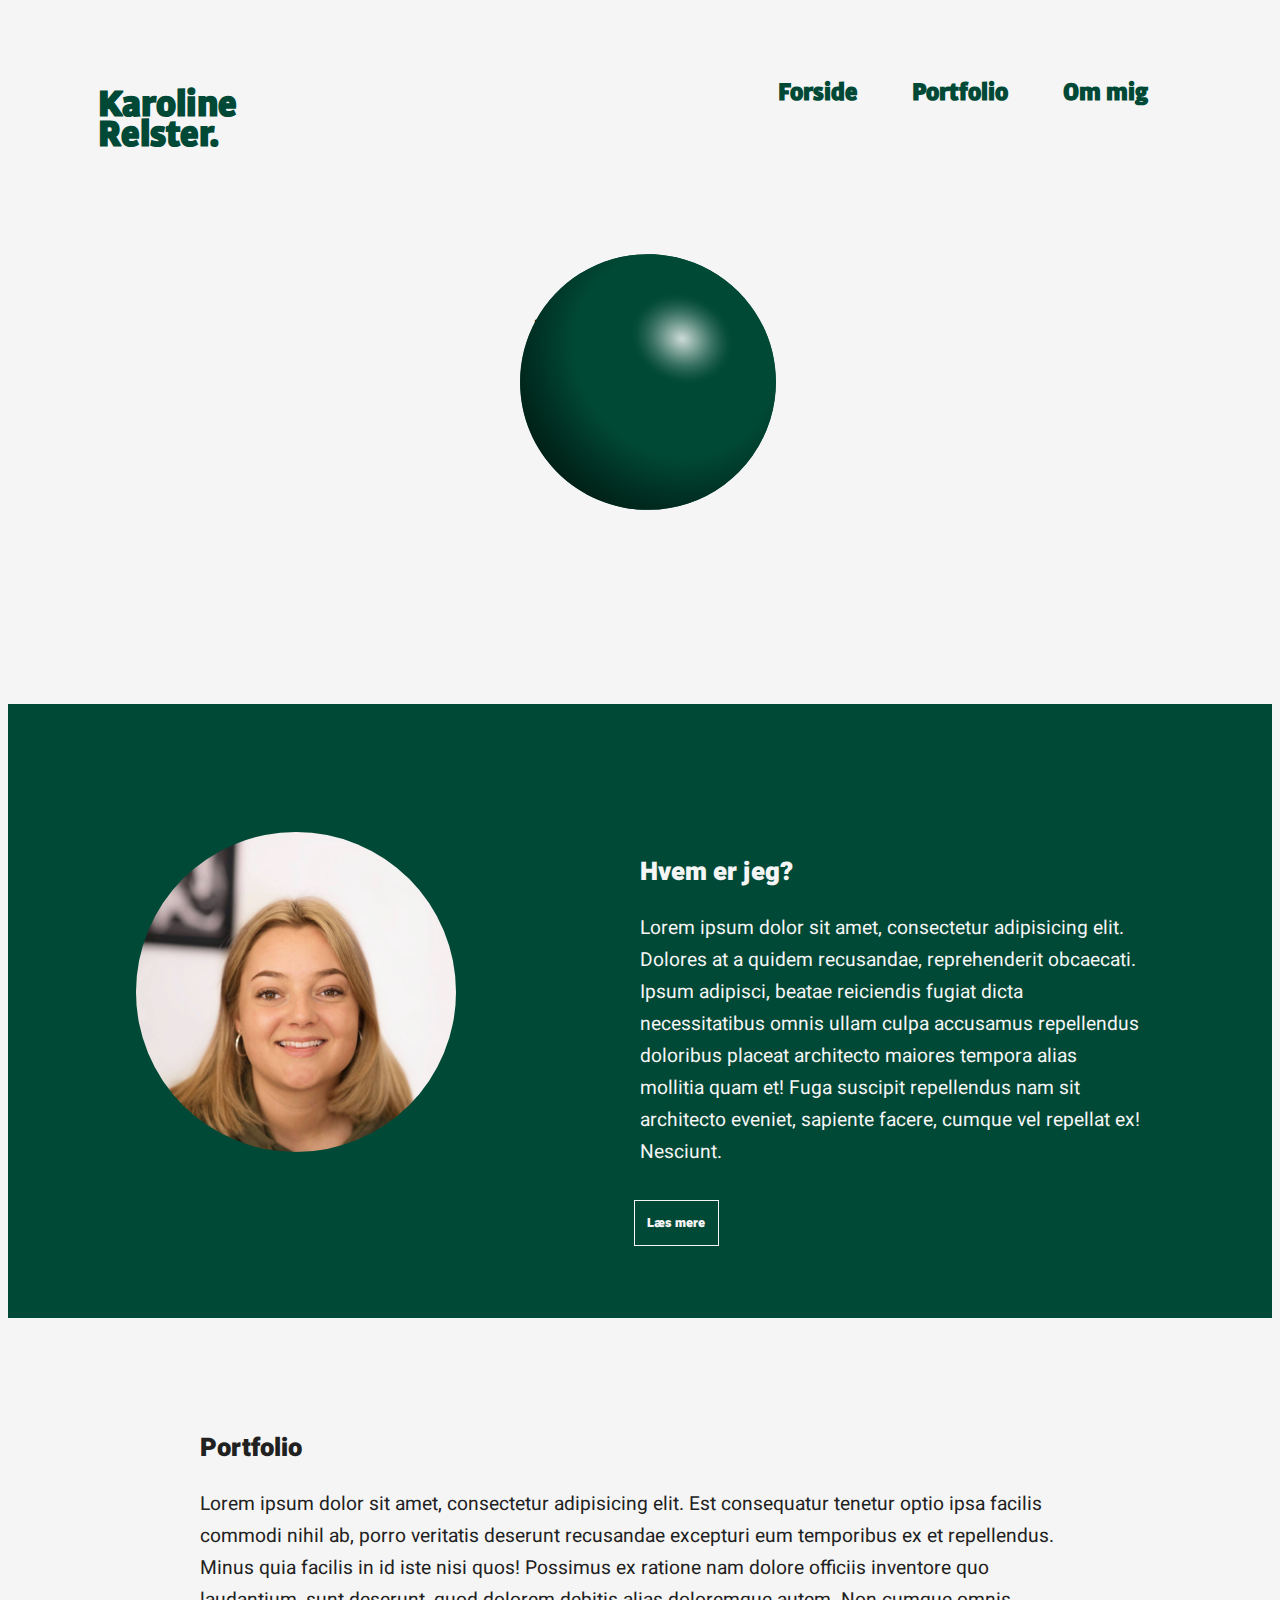
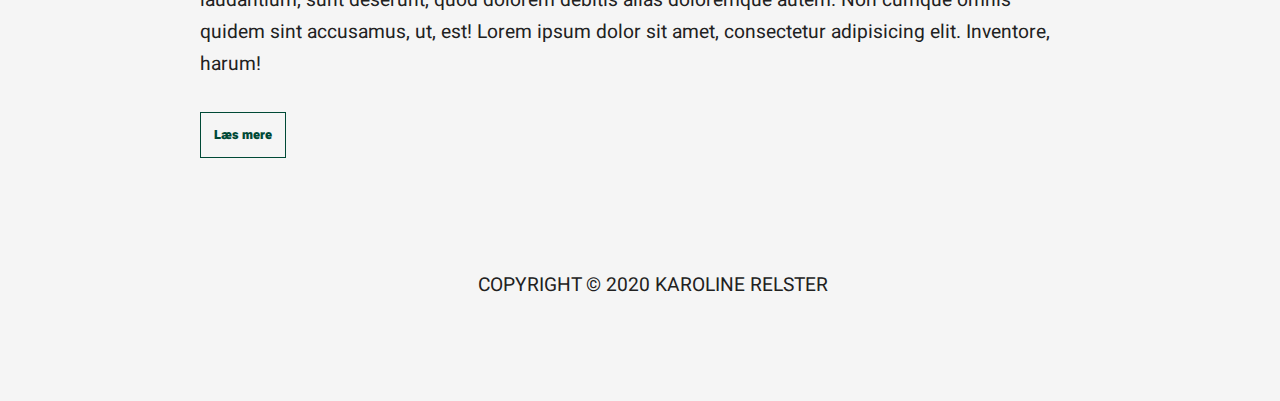
==== index.html @ 7c169bca "first commit portfolio responsive" ====
<!DOCTYPE html>
<html lang="da">

<head>
    <meta charset="utf-8">

    <meta name="viewport" content="width=device-width, initial-scale=1.0">
    <title>Forside</title>
    <link rel="stylesheet" href="faelles.css">
    <link rel="stylesheet" href="stylesheet.css">
    <link rel="preconnect" href="https://fonts.gstatic.com">
    <link href="https://fonts.googleapis.com/css2?family=Heebo:wght@200;900&display=swap" rel="stylesheet">

    <!--favicon-->
    <link rel="apple-touch-icon" sizes="180x180" href="/apple-touch-icon.png">
    <link rel="icon" type="image/png" sizes="32x32" href="icons/favicon-32x32.png">
    <link rel="icon" type="image/png" sizes="16x16" href="icons/favicon-16x16.png">
    <link rel="manifest" href="/site.webmanifest">
    <link rel="mask-icon" href="/safari-pinned-tab.svg" color="#5bbad5">
    <meta name="msapplication-TileColor" content="#da532c">
    <meta name="theme-color" content="#ffffff">


</head>

<body>

    <header id="my_header">
        <nav id="my_nav">
            <div class="logo">
                <a href="index.html">
                    <div id="logokaroline">
                        <h1>Karoline <br> Relster.</h1>
                    </div>
                </a>
            </div>

            <!--------------bugermenu---------------->
            <div id="menuknap">☰</div>
            <ul id="menu" class="hidden">
                <div id="nav_links">
                    <a href="index.html">Forside</a>
                    <a href="portfolio.html">Portfolio</a>
                    <a href="ommig.html">Om mig</a>
                </div>

            </ul>


        </nav>

    </header>

    <main>
        <section id="first_section">
            <div class="section_wrapper">
                <div id="helloworld">
                    <h2>Hello World!</h2>
                </div>
                <div id="box_container2">
                    <div id="box_sprite">

                        <div id="box_sprite2">
                            <img src="bold/boldny.svg" alt="bold">
                        </div>
                    </div>

                </div>
            </div>
        </section>

        <section id="second_section">
            <div class="section_wrapper">

                <div class="col">


                </div>
                <div class="col1">

                    <h2>Hvem er jeg?</h2>
                    <p>Lorem ipsum dolor sit amet, consectetur adipisicing elit. Dolores at a quidem recusandae, reprehenderit obcaecati. Ipsum adipisci, beatae reiciendis fugiat dicta necessitatibus omnis ullam culpa accusamus repellendus doloribus placeat architecto maiores tempora alias mollitia quam et! Fuga suscipit repellendus nam sit architecto eveniet, sapiente facere, cumque vel repellat ex! Nesciunt.</p>

                    <div class="knap">
                        <a href="ommig.html">
                            <button id="ommigknap">Læs mere</button>
                        </a>
                    </div>

                </div>



            </div>

        </section>

        <section id="theird_section">
            <h2 id=portfolio>Portfolio</h2>
            <p id="portfoliotekst">Lorem ipsum dolor sit amet, consectetur adipisicing elit. Est consequatur tenetur optio ipsa facilis commodi nihil ab, porro veritatis deserunt recusandae excepturi eum temporibus ex et repellendus. Minus quia facilis in id iste nisi quos! Possimus ex ratione nam dolore officiis inventore quo laudantium, sunt deserunt, quod dolorem debitis alias doloremque autem. Non cumque omnis quidem sint accusamus, ut, est! Lorem ipsum dolor sit amet, consectetur adipisicing elit. Inventore, harum!</p>

            <div class="knap1">
                <a href="portfolio.html">
                    <button id="portfolioknap">Læs mere</button>
                </a>
            </div>

            <div class="section_wrapper">


                <div class="col">
                    <div id="sushispillet"></div>
                </div>
                <div class="col">
                    <div id="karenrelster"></div>

                </div>

                <div class="col">
                    <div id="tshoppen"></div>

                </div>
                <div class="col">
                    <div id="web1"></div>
                </div>
            </div>
            <div class="class1">
                <div id="lillebold">
                    <img src="pictures/helloworld.svg" alt="lillebold">
                </div>
            </div>

        </section>

        <button onclick="topFunction()" id="totop" title="Go to top">TOP</button>
        <script src="script.js"></script>
        <script src="forside.js"></script>


    </main>



</body>
<footer>
    <p>
        COPYRIGHT © 2020 KAROLINE RELSTER</p>
</footer></html>
---- faelles.css ----
@font-face {
    font-family: "bulo-black";
    src: url("bulo-black.woff") format("woff"),

}

body {
    background-color: whitesmoke;
    box-sizing: border-box;
}

h2 {
    font-family: 'bulo-black',
        sans-serif;
    font-weight: 900;
    font-size: 4vw;
    color: #212121
}

p {
    font-family: 'Heebo', sans-serif;
    font-size: 4vw;
    color: #212121
}

a {
    font-family: 'bulo-black', sans-serif;
    font-size: 4vw;
    color: #212121
}

#logokaroline h1 {
    font-family: "bulo-black";
    font-size: 8vw;
    line-height: 0.8;
    color: #004936;
    text-decoration: none;

}

.logo a {
    width: 20vw;
    position: relative;
    top: 2vw;
    left: vw;
    text-decoration: none;
}

#my_header {
    margin: 10vw;
}

button {
    background-color: transparent;
    border-color: #004936;
    padding: 4vw;
    font-family: 'Heebo', sans-serif;
    font-weight: 900;
    font-size: 5vw;
    color: #004936;
    position: relative;
    border: 0.1vw solid;
    transition-duration: 0.4s;
    margin-left: 15vw;
    margin-bottom: 8vw;
    top: -5vw;
}

#theird_section button:hover {
    background-color: #004936;
    border-style: hidden;
    color: whitesmoke;
}

/* bugermenu*/

.hidden {
    /* display: none;
    transform: scale(0);*/
    transform: translateX(-100%);
    opacity: 0;
}


#my_header {
    height: 10vw
}

#my_nav {
    height: 20vw;
}

#menuknap {
    display: inline-block;
    position: relative;
    top: -15vw;
    left: 75vw;
    z-index: 2;
    color: darkgray;
}


#menu {
    transition: transform .3s;
    transform-origin: top left;
    position: relative;
    top: -28vw;
    left: 20vw;
    z-index: 1
}

#menu a {
    display: flex;
    flex-direction: row;
    width: 50vw;
    height: 10vw;
    background-color: #004936;
    justify-content: center;
    margin-top: -.3vw;
    color: whitesmoke;
    font-weight: 900;
    text-transform: uppercase;
    text-decoration: none;
    padding-top: 5vw;
}

#totop {
    display: none;
    position: fixed;
    top: 170vw;
    left: 63vw;
    z-index: 99;
    font-size: 4vw;
    border: none;
    outline: none;
    background-color: #004936;
    color: white;
    cursor: pointer;
    padding: 5vw;
    height: 20vw;
}

#totop:hover {
    background-color: #004936;
}

@media only screen and (min-width: 660px) {

    #menuknap {
        display: inline-block;
        position: relative;
        top: -9vw;
        left: 80vw;
        z-index: 2;
        color: #003326;
    }


    #menu {
        transition: transform .3s;
        transform-origin: top left;
        position: relative;
        top: -18vw;
        left: 30vw;
        z-index: 1;

    }

    #logokaroline h2 {
        font-family: "bulo-black";
        font-size: 6vw;
        line-height: 0.8;
        color: #003326;
        text-decoration: none;

    }

    #logokaroline h2:hover {
        color: hotpink;

    }

    footer {
        position: relative;
        bottom: -30vw;
        left: 1vw;
    }

    footer p {
        text-align: center;
        font-size: 4vw;

    }
}


@media only screen and (min-width: 800px) {


    #menuknap {
        display: none;
    }


    #menu.hidden {
        transform: translateX(0);
        opacity: 1;
    }

    #menu a {
        display: inline;
        color: #004936;
        font-weight: 900;
        text-transform: none;
        text-decoration: none;
        background-color: transparent;
        font-size: 2vw;
        position: relative;
        top: 12vw;
        left: 20vw;
        padding: 2vw;
    }

    #menu a:hover {
        text-decoration: underline;
        line-height: 1vw;
    }

    #my_header {
        margin: 5vw;
    }

    #logokaroline h1 {
        font-family: "bulo-black";
        font-size: 3vw;
        line-height: 0.8;
        color: #004936;
        text-decoration: none;

    }

    .logo {
        width: 1vw;
        position: relative;
        top: vw;
        left: 2vw;
    }


}

h2 {
    font-family: 'Heebo',
        sans-serif;
    font-weight: 900;
    font-size: 2vw;
    color: #212121
}

p {
    font-family: 'Heebo', sans-serif;
    font-size: 1vw;
    color: #212121
}




footer {
    position: relative;
    bottom: -30vw;
    left: 1vw;
}

footer p {
    text-align: center;

}
---- stylesheet.css ----
#helloworld {
    position: relative;
    text-align: center;
    top: 40vw;
    z-index: -2;
}

#helloworld h2 {
    position: relative;
    font-size: 5.6vw;
    color: #161a1e;

}

#first_section {
    height: 60vw;
}

#second_section {
    position: relative;
    top: 60vw;
    background-color: #004936;
    padding: 15vw;
    height: 120vw;
}

#second_section h2 {
    color: whitesmoke;
    font-size: 6vw;
}

#second_section p {
    color: whitesmoke;
    line-height: 7vw;
    font-size: 4vw;
}

#second_section button {
    background-color: transparent;
    border-color: whitesmoke;
    padding: 4vw;
    font-family: 'Heebo', sans-serif;
    font-weight: 900;
    font-size: 5vw;
    color: whitesmoke;
    position: relative;
    top: 5vw;
    left: -15.5vw;
    border: 0.1vw solid;
    transition-duration: 0.4s;
}

#second_section button:hover {
    background-color: whitesmoke;
    border-style: hidden;
    color: #004936;
}

#theird_section {
    position: relative;
    top: 60vw;
}

#portfolio {
    font-size: 6vw;
    margin-left: 15vw;
    margin-right: 15vw;
    position: relative;
    top: 10vw;

}

#portfoliotekst {
    margin-left: 15vw;
    margin-right: 15vw;
    position: relative;
    top: 6vw;
    padding-bottom: 15vw;
    font-size: 4vw;
}

#theird_section .section_wrapper {
    display: grid;
    grid-template-columns: 1fr 1fr;

}

#sushispillet {
    width: 50vw;
    background-image: url(pictures/sushispillet_eksamen.svg);
    height: 50vw;

}

#sushispillet:hover {
    background-image: url(pictures/sushispilletjapan_eksamen.svg);
    width: 100%;

}

#karenrelster {
    width: 50vw;
    height: 50vw;
    background-image: url(pictures/karen_logo.svg);

}

#tshoppen {
    height: 50vw;
    background-image: url(pictures/tshoppen.svg);
}

#web1 {
    width: 50vw;
    height: 50vw;
    background-image: url(pictures/flatdesign.svg);

}

#lillebold {
    width: 100vw;
    ;
    height: auto;
    background-image: url(pictures/helloworld.svg);
    position: relative;

}


#theird_section button {
    background-color: transparent;
    border-color: #004936;
    padding: 4vw;
    font-family: 'Heebo', sans-serif;
    font-weight: 900;
    font-size: 5vw;
    color: #004936;
    position: relative;
    border: 0.1vw solid;
    transition-duration: 0.4s;
    margin-left: 15vw;
    margin-bottom: 8vw;
    top: -5vw;
}

#theird_section button:hover {
    background-color: #004936;
    border-style: hidden;
    color: whitesmoke;
}

#box_container2 img {
    background-size: contain;
    width: 90%;

}

#box_sprite2 {
    width: 40vw;
    height: 40vw;
    position: relative;
    left: 28vw;
    top: 10vw;

}

#box_sprite2 img {
    width: 43vw;
    height: 43vw;
}

.hop {
    animation-name: hop_kf;
    animation-duration: 0.8s;
    animation-iteration-count: infinite;
    animation-timing-function: ease-in;
    animation-direction: alternate;

}

footer p {
    position: relative;
    top: 40vw;
    font-size: 3vw;
    text-align: center;

}

@keyframes hop_kf {
    0% {
        transform: translateY(-4vw);
    }

    100% {
        transform: translateY(40vw);
        height: 39vw;

    }
}


@media only screen and (min-width: 800px) {

    #box_sprite {
        /* animation: pulse 2s infinite;

    }

    @keyframes pulse {
        0% {
            transform: scale(0.9);
        }

        70% {
            transform: scale(1);
        }

        100% {
            transform: scale(0.9);
        }
*/

    }

    #box_container2 img {
        background-size: contain;

    }

    #box_sprite2 {
        position: relative;
        left: 40vw;
        top: -12vw;
    }

    #box_sprite2 img {
        width: 20vw;
        height: 30vw;
    }



    #helloworld h2 {
        position: relative;
        font-size: 3vw;
        position: relative;
        text-align: center;
        top: -36vw;
        left: 0vw;
        z-index: -2;
    }

    #first_section {
        height: 10vw;
    }

    #second_section {
        position: relative;
        top: 25vw;
        background-color: #004936;
        padding: 10vw;
        display: grid;
        height: 28vw;
    }

    #second_section .section_wrapper {
        display: grid;
        grid-template-columns: 1fr 1fr;
    }

    #second_section .col {
        background-image: url(pictures/karoline_relster.jpg);
        width: 25vw;
        height: 25vw;
        border-radius: 50%;
        background-size: cover;
    }

    #second_section h2 {
        color: whitesmoke;
        font-size: 2vw;
    }

    #second_section p {
        color: whitesmoke;
        line-height: 2.5vw;
        font-size: 1.5vw;
    }

    #second_section button {
        background-color: transparent;
        border-color: whitesmoke;
        padding: 1vw;
        font-family: 'Heebo', sans-serif;
        font-weight: 900;
        font-size: 1vw;
        color: whitesmoke;
        position: relative;
        border: 0.1vw solid;
        transition-duration: 0.4s;
        top: -1vw;
    }

    #second_section button:hover {
        background-color: hotpink;
        border-style: hidden;

    }

    #theird_section {
        position: relative;
        top: 27vw;
        height: 0vw;
    }

    #portfolio {
        font-size: 2vw;
        margin-left: 15vw;
        margin-right: 15vw;
        position: relative;
        top: 5vw;

    }

    #portfoliotekst {
        margin-left: 15vw;
        margin-right: 15vw;
        position: relative;
        top: 5vw;
        padding-bottom: 15vw;
        line-height: 2.5vw;
        font-size: 1.5vw;
    }

    #theird_section .section_wrapper {
        display: none;

    }

    .knap1 #portfolioknap {
        padding: 1vw;
        font-family: 'Heebo', sans-serif;
        font-weight: 900;
        font-size: 1vw;
        color: ;
        position: relative;
        border: 0.1vw solid;
        transition-duration: 0.4s;
        position: relative;
        top: -11vw;

    }

    #totop {
        display: none;
    }

    #lillebold {
        display: none;
    }

    footer {
        position: relative;
        top: 25vw;
        height: 0vw;
    }

    footer p {
        font-size: 1.5vw;
    }

    .hop {
        animation-name: hop_kf;
        animation-duration: 0.8s;
        animation-iteration-count: infinite;
        animation-timing-function: ease-in;
        animation-direction: alternate;

    }

    @keyframes hop_kf {
        0% {
            transform: translateY(-8vw);
        }

        100% {
            transform: translateY(10vw);
            height: 39vw;
        }
    }
}






}
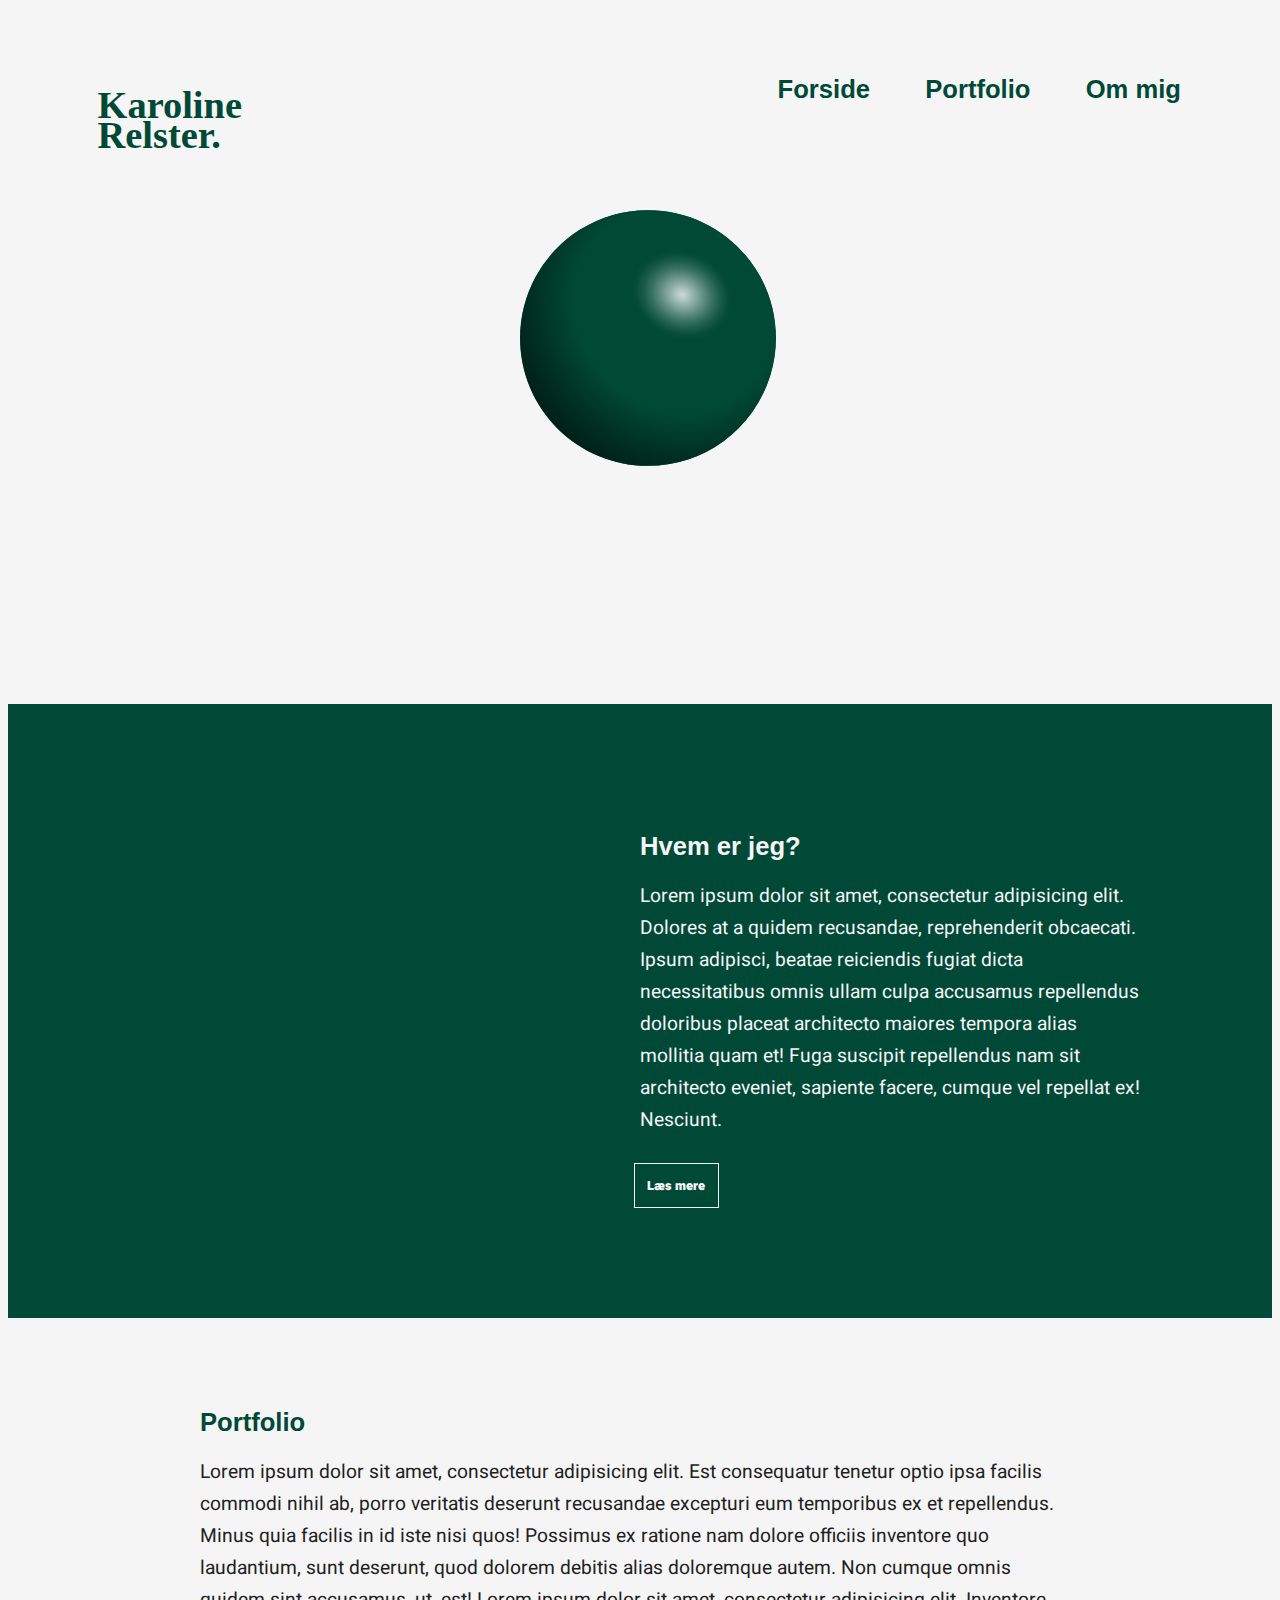
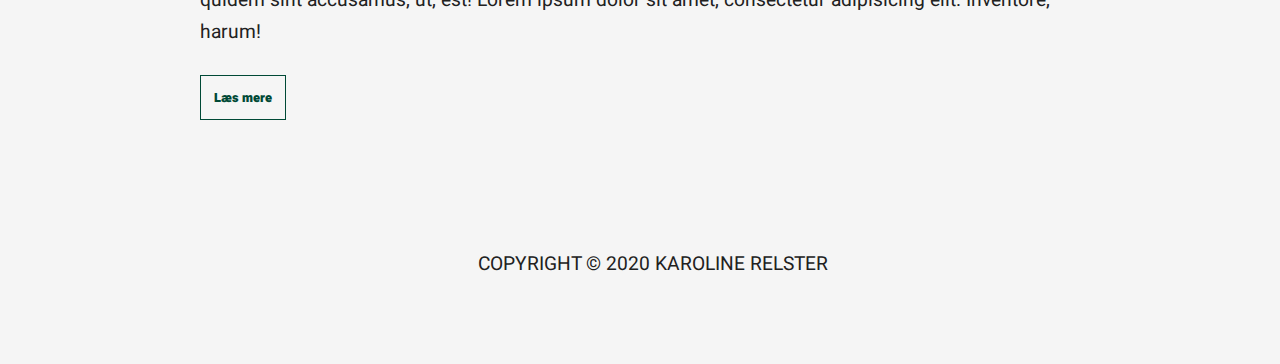
==== commit e5c279e9: "responsive web" ====
--- a/index.html
+++ b/index.html
@@ -6,8 +6,8 @@
 
     <meta name="viewport" content="width=device-width, initial-scale=1.0">
     <title>Forside</title>
-    <link rel="stylesheet" href="faelles.css">
-    <link rel="stylesheet" href="stylesheet.css">
+    <link rel="stylesheet" href="styles/faelles.css">
+    <link rel="stylesheet" href="styles/stylesheet.css">
     <link rel="preconnect" href="https://fonts.gstatic.com">
     <link href="https://fonts.googleapis.com/css2?family=Heebo:wght@200;900&display=swap" rel="stylesheet">
 
--- a/styles/faelles.css
+++ b/styles/faelles.css
@@ -0,0 +1,287 @@
+@font-face {
+    font-family: "bulo-black";
+    src: url("bulo-black.woff") format("woff"),
+
+}
+
+body {
+    background-color: whitesmoke;
+    box-sizing: border-box;
+}
+
+h2 {
+    font-family: 'bulo-black',
+        sans-serif;
+    font-weight: 900;
+    font-size: 4vw;
+    color: #212121;
+}
+
+h3 {
+    font-family: 'bulo-black',
+        sans-serif;
+    font-weight: 900;
+    font-size: 2vw;
+    color: #212121;
+
+
+}
+
+p {
+    font-family: 'Heebo', sans-serif;
+    font-size: 4vw;
+    color: #212121
+}
+
+a {
+    font-family: 'bulo-black', sans-serif;
+    font-size: 4vw;
+    color: #212121
+}
+
+#logokaroline h1 {
+    font-family: "bulo-black";
+    font-size: 8vw;
+    line-height: 0.8;
+    color: #004936;
+    text-decoration: none;
+
+}
+
+.logo a {
+    width: 20vw;
+    position: relative;
+    top: 2vw;
+    left: vw;
+    text-decoration: none;
+}
+
+#my_header {
+    margin: 10vw;
+}
+
+button {
+    background-color: transparent;
+    border-color: #004936;
+    padding: 4vw;
+    font-family: 'Heebo', sans-serif;
+    font-weight: 900;
+    font-size: 5vw;
+    color: #004936;
+    position: relative;
+    border: 0.1vw solid;
+    transition-duration: 0.4s;
+    margin-left: 15vw;
+    margin-bottom: 8vw;
+    top: -5vw;
+}
+
+#theird_section button:hover {
+    background-color: #004936;
+    border-style: hidden;
+    color: whitesmoke;
+}
+
+/* bugermenu*/
+
+.hidden {
+    /* display: none;
+    transform: scale(0);*/
+    transform: translateX(-100%);
+    opacity: 0;
+}
+
+
+#my_header {
+    height: 10vw
+}
+
+#my_nav {
+    height: 20vw;
+}
+
+#menuknap {
+    display: inline-block;
+    position: relative;
+    top: -15vw;
+    left: 75vw;
+    z-index: 2;
+    color: darkgray;
+}
+
+
+#menu {
+    transition: transform .3s;
+    transform-origin: top left;
+    position: relative;
+    top: -28vw;
+    left: 20vw;
+    z-index: 1
+}
+
+#menu a {
+    display: flex;
+    flex-direction: row;
+    width: 50vw;
+    height: 10vw;
+    background-color: #004936;
+    justify-content: center;
+    margin-top: -.3vw;
+    color: whitesmoke;
+    font-weight: 900;
+    text-transform: uppercase;
+    text-decoration: none;
+    padding-top: 5vw;
+}
+
+#totop {
+    display: none;
+    position: fixed;
+    top: 170vw;
+    left: 63vw;
+    z-index: 99;
+    font-size: 4vw;
+    border: none;
+    outline: none;
+    background-color: #004936;
+    color: white;
+    cursor: pointer;
+    padding: 5vw;
+    height: 20vw;
+}
+
+#totop:hover {
+    background-color: #004936;
+}
+
+@media only screen and (min-width: 660px) {
+
+    #menuknap {
+        display: inline-block;
+        position: relative;
+        top: -9vw;
+        left: 80vw;
+        z-index: 2;
+        color: #003326;
+    }
+
+
+    #menu {
+        transition: transform .3s;
+        transform-origin: top left;
+        position: relative;
+        top: -18vw;
+        left: 30vw;
+        z-index: 1;
+
+    }
+
+    #logokaroline h2 {
+        font-family: "bulo-black";
+        font-size: 6vw;
+        line-height: 0.8;
+        color: #003326;
+        text-decoration: none;
+
+    }
+
+    #logokaroline h2:hover {
+        color: hotpink;
+
+    }
+
+    footer {
+        position: relative;
+        bottom: -30vw;
+        left: 1vw;
+    }
+
+    footer p {
+        text-align: center;
+        font-size: 4vw;
+
+    }
+}
+
+
+@media only screen and (min-width: 800px) {
+
+
+    #menuknap {
+        display: none;
+    }
+
+
+    #menu.hidden {
+        transform: translateX(0);
+        opacity: 1;
+    }
+
+    #menu a {
+        display: inline;
+        color: #004936;
+        font-weight: 900;
+        text-transform: none;
+        text-decoration: none;
+        background-color: transparent;
+        font-size: 2vw;
+        position: relative;
+        top: 12vw;
+        left: 20vw;
+        padding: 2vw;
+    }
+
+    #menu a:hover {
+        text-decoration: underline;
+        line-height: 1vw;
+    }
+
+    #my_header {
+        margin: 5vw;
+    }
+
+    #logokaroline h1 {
+        font-family: "bulo-black";
+        font-size: 3vw;
+        line-height: 0.8;
+        color: #004936;
+        text-decoration: none;
+
+    }
+
+    .logo {
+        width: 1vw;
+        position: relative;
+        top: vw;
+        left: 2vw;
+    }
+
+    h2 {
+        font-size: 2vw;
+        color: #004936;
+        margin: 0;
+        position: relative;
+
+    }
+
+
+
+    p {
+        font-size: 1vw;
+        padding: 0;
+        position: relative;
+        text-align: left;
+    }
+
+    footer {
+        position: relative;
+        bottom: -30vw;
+        left: 1vw;
+    }
+
+    footer p {
+        text-align: center;
+
+    }
+
+}
--- a/styles/stylesheet.css
+++ b/styles/stylesheet.css
@@ -0,0 +1,398 @@
+#helloworld {
+    position: relative;
+    text-align: center;
+    top: 40vw;
+    z-index: -2;
+}
+
+#helloworld h2 {
+    position: relative;
+    font-size: 5.6vw;
+    color: #161a1e;
+
+}
+
+#first_section {
+    height: 60vw;
+}
+
+#second_section {
+    position: relative;
+    top: 60vw;
+    background-color: #004936;
+    padding: 15vw;
+    height: 120vw;
+}
+
+#second_section h2 {
+    color: whitesmoke;
+    font-size: 6vw;
+}
+
+#second_section p {
+    color: whitesmoke;
+    line-height: 7vw;
+    font-size: 4vw;
+}
+
+#second_section button {
+    background-color: transparent;
+    border-color: whitesmoke;
+    padding: 4vw;
+    font-family: 'Heebo', sans-serif;
+    font-weight: 900;
+    font-size: 5vw;
+    color: whitesmoke;
+    position: relative;
+    top: 5vw;
+    left: -15.5vw;
+    border: 0.1vw solid;
+    transition-duration: 0.4s;
+}
+
+#second_section button:hover {
+    background-color: whitesmoke;
+    border-style: hidden;
+    color: #004936;
+}
+
+#theird_section {
+    position: relative;
+    top: 60vw;
+}
+
+#portfolio {
+    font-size: 6vw;
+    margin-left: 15vw;
+    margin-right: 15vw;
+    position: relative;
+    top: 10vw;
+
+}
+
+#portfoliotekst {
+    margin-left: 15vw;
+    margin-right: 15vw;
+    position: relative;
+    top: 6vw;
+    padding-bottom: 15vw;
+    font-size: 4vw;
+}
+
+#theird_section .section_wrapper {
+    display: grid;
+    grid-template-columns: 1fr 1fr;
+
+}
+
+#sushispillet {
+    width: 50vw;
+    background-image: url(pictures/sushispillet_eksamen.svg);
+    height: 50vw;
+
+}
+
+#sushispillet:hover {
+    background-image: url(pictures/sushispilletjapan_eksamen.svg);
+    width: 100%;
+
+}
+
+#karenrelster {
+    width: 50vw;
+    height: 50vw;
+    background-image: url(pictures/karen_logo.svg);
+
+}
+
+#tshoppen {
+    height: 50vw;
+    background-image: url(pictures/tshoppen.svg);
+}
+
+#web1 {
+    width: 50vw;
+    height: 50vw;
+    background-image: url(pictures/flatdesign.svg);
+
+}
+
+#lillebold {
+    width: 100vw;
+    ;
+    height: auto;
+    background-image: url(pictures/helloworld.svg);
+    position: relative;
+
+}
+
+
+#theird_section button {
+    background-color: transparent;
+    border-color: #004936;
+    padding: 4vw;
+    font-family: 'Heebo', sans-serif;
+    font-weight: 900;
+    font-size: 5vw;
+    color: #004936;
+    position: relative;
+    border: 0.1vw solid;
+    transition-duration: 0.4s;
+    margin-left: 15vw;
+    margin-bottom: 8vw;
+    top: -5vw;
+}
+
+#theird_section button:hover {
+    background-color: #004936;
+    border-style: hidden;
+    color: whitesmoke;
+}
+
+#box_container2 img {
+    background-size: contain;
+    width: 90%;
+
+}
+
+#box_sprite2 {
+    width: 40vw;
+    height: 40vw;
+    position: relative;
+    left: 28vw;
+    top: 10vw;
+
+}
+
+#box_sprite2 img {
+    width: 43vw;
+    height: 43vw;
+}
+
+.hop {
+    animation-name: hop_kf;
+    animation-duration: 0.8s;
+    animation-iteration-count: infinite;
+    animation-timing-function: ease-in;
+    animation-direction: alternate;
+
+}
+
+footer p {
+    position: relative;
+    top: 40vw;
+    font-size: 3vw;
+    text-align: center;
+
+}
+
+@keyframes hop_kf {
+    0% {
+        transform: translateY(-4vw);
+    }
+
+    100% {
+        transform: translateY(40vw);
+        height: 39vw;
+
+    }
+}
+
+
+@media only screen and (min-width: 800px) {
+
+    #box_sprite {
+        /* animation: pulse 2s infinite;
+
+    }
+
+    @keyframes pulse {
+        0% {
+            transform: scale(0.9);
+        }
+
+        70% {
+            transform: scale(1);
+        }
+
+        100% {
+            transform: scale(0.9);
+        }
+*/
+
+    }
+
+    #box_container2 img {
+        background-size: contain;
+
+    }
+
+    #box_sprite2 {
+        position: relative;
+        left: 40vw;
+        top: -12vw;
+    }
+
+    #box_sprite2 img {
+        width: 20vw;
+        height: 30vw;
+    }
+
+
+
+    #helloworld h2 {
+        position: relative;
+        font-size: 3vw;
+        position: relative;
+        text-align: center;
+        top: -36vw;
+        left: 0vw;
+        z-index: -2;
+    }
+
+    #first_section {
+        height: 10vw;
+    }
+
+    #second_section {
+        position: relative;
+        top: 25vw;
+        background-color: #004936;
+        padding: 10vw;
+        display: grid;
+        height: 28vw;
+    }
+
+    #second_section .section_wrapper {
+        display: grid;
+        grid-template-columns: 1fr 1fr;
+    }
+
+    #second_section .col {
+        background-image: url(pictures/karoline_relster.jpg);
+        width: 25vw;
+        height: 25vw;
+        border-radius: 50%;
+        background-size: cover;
+    }
+
+    #second_section h2 {
+        color: whitesmoke;
+        font-size: 2vw;
+    }
+
+    #second_section p {
+        color: whitesmoke;
+        line-height: 2.5vw;
+        font-size: 1.5vw;
+    }
+
+    #second_section button {
+        background-color: transparent;
+        border-color: whitesmoke;
+        padding: 1vw;
+        font-family: 'Heebo', sans-serif;
+        font-weight: 900;
+        font-size: 1vw;
+        color: whitesmoke;
+        position: relative;
+        border: 0.1vw solid;
+        transition-duration: 0.4s;
+        top: -1vw;
+    }
+
+    #second_section button:hover {
+        background-color: hotpink;
+        border-style: hidden;
+
+    }
+
+    #theird_section {
+        position: relative;
+        top: 27vw;
+        height: 0vw;
+    }
+
+    #portfolio {
+        font-size: 2vw;
+        margin-left: 15vw;
+        margin-right: 15vw;
+        position: relative;
+        top: 5vw;
+
+    }
+
+    #portfoliotekst {
+        margin-left: 15vw;
+        margin-right: 15vw;
+        position: relative;
+        top: 5vw;
+        padding-bottom: 15vw;
+        line-height: 2.5vw;
+        font-size: 1.5vw;
+    }
+
+    #theird_section .section_wrapper {
+        display: none;
+
+    }
+
+    .knap1 #portfolioknap {
+        padding: 1vw;
+        font-family: 'Heebo', sans-serif;
+        font-weight: 900;
+        font-size: 1vw;
+        color: ;
+        position: relative;
+        border: 0.1vw solid;
+        transition-duration: 0.4s;
+        position: relative;
+        top: -11vw;
+
+    }
+
+    #totop {
+        display: none;
+    }
+
+    #lillebold {
+        display: none;
+    }
+
+    footer {
+        position: relative;
+        top: 25vw;
+        height: 0vw;
+    }
+
+    footer p {
+        font-size: 1.5vw;
+    }
+
+    .hop {
+        animation-name: hop_kf;
+        animation-duration: 0.8s;
+        animation-iteration-count: infinite;
+        animation-timing-function: ease-in;
+        animation-direction: alternate;
+
+    }
+
+    @keyframes hop_kf {
+        0% {
+            transform: translateY(-8vw);
+        }
+
+        100% {
+            transform: translateY(10vw);
+            height: 39vw;
+        }
+    }
+}
+
+
+
+
+
+
+}
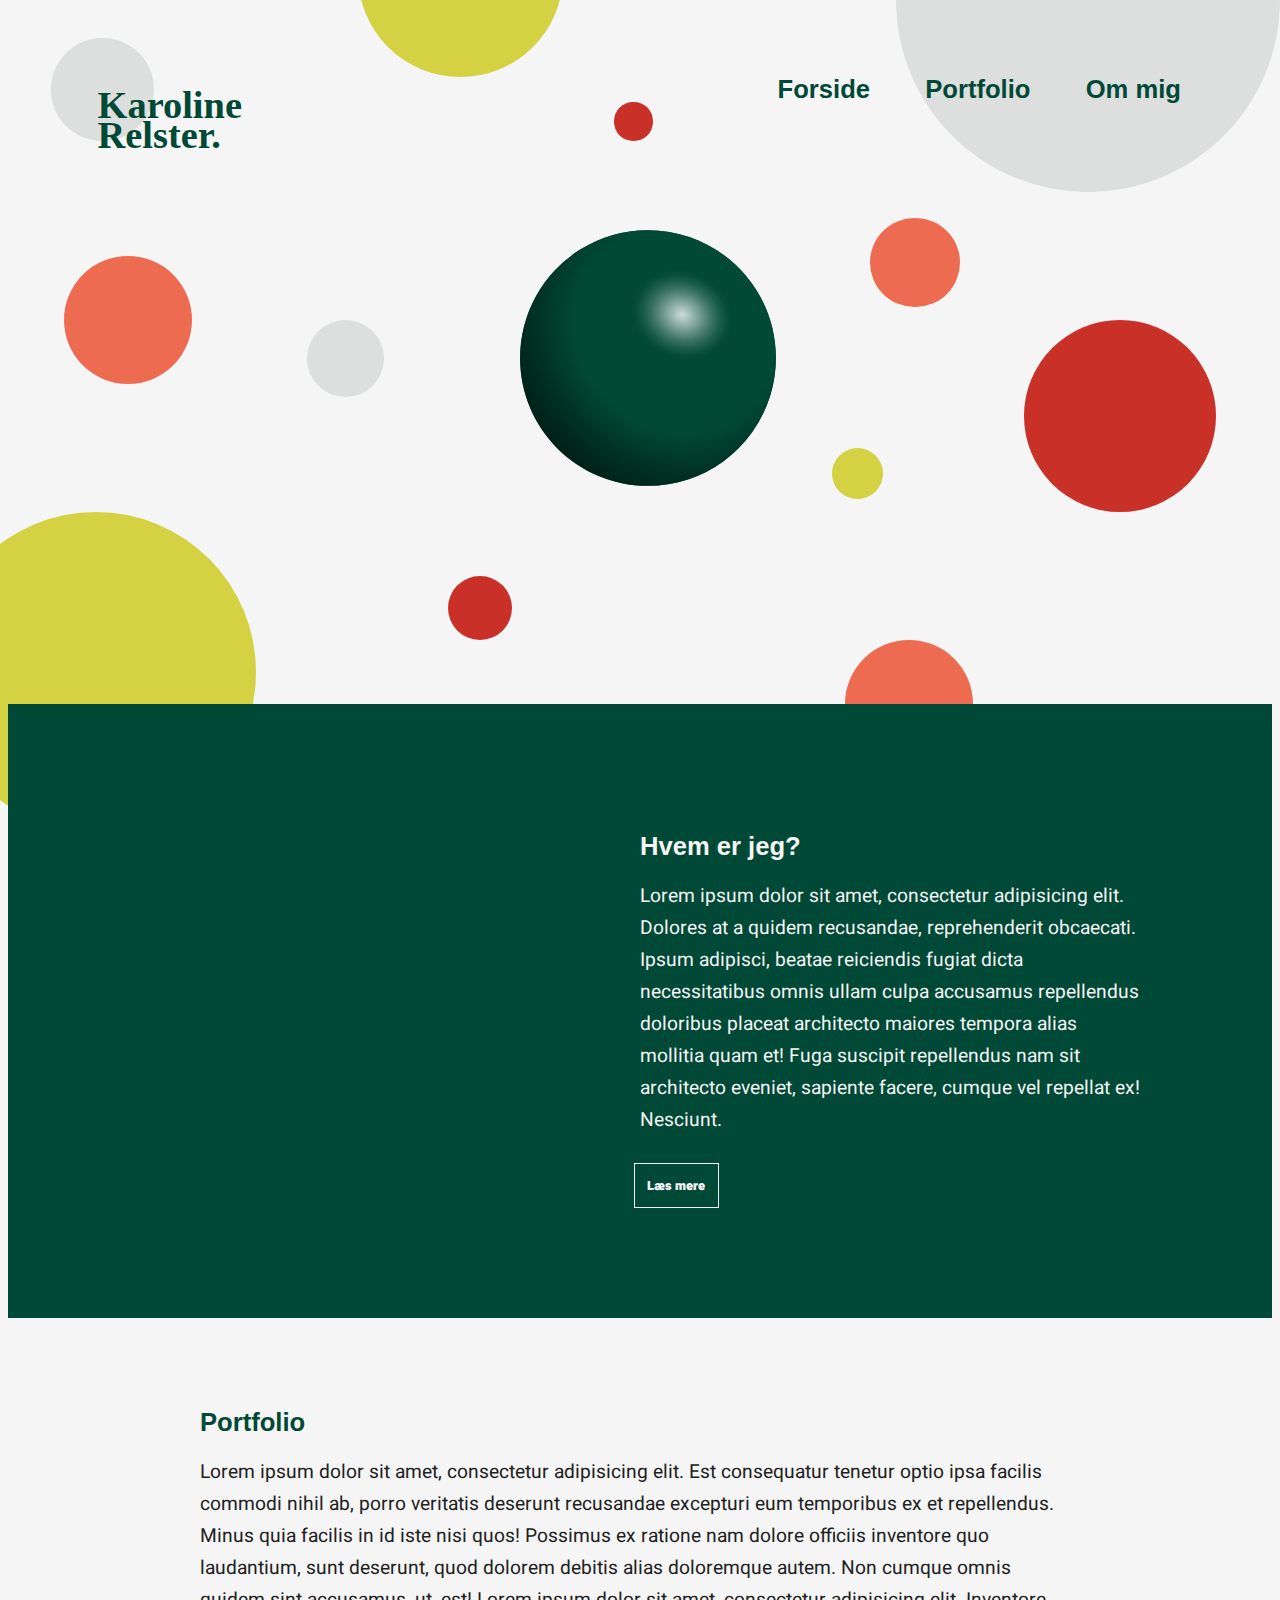
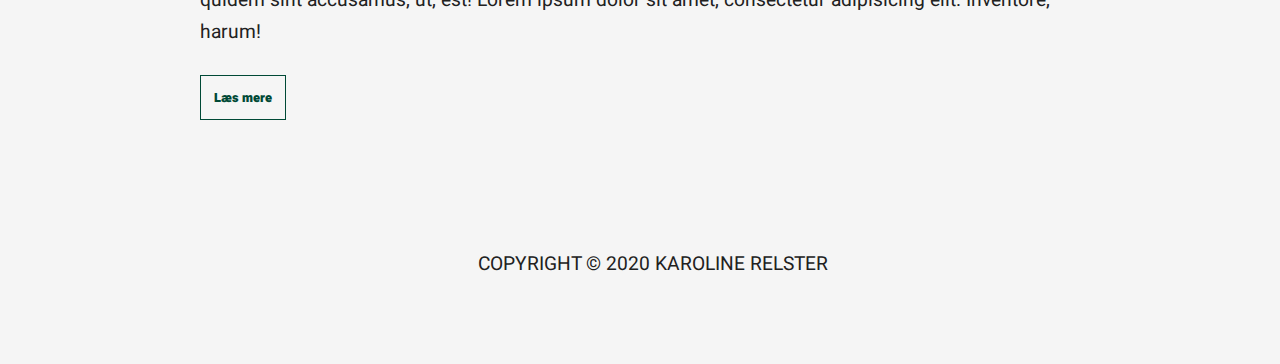
==== commit 78fecbd4: "forside layout" ====
--- a/index.html
+++ b/index.html
@@ -53,6 +53,24 @@
 
     <main>
         <section id="first_section">
+            <div class="bold1">
+                <div id="boldroed"></div>
+                <div id="boldgul"></div>
+                <div id="boldlaks"></div>
+                <div id="boldgraa"></div>
+            </div>
+            <div class="bold2">
+                <div id="boldroed"></div>
+                <div id="boldgul"></div>
+                <div id="boldlaks"></div>
+                <div id="boldgraa"></div>
+            </div>
+            <div class="bold3">
+                <div id="boldroed"></div>
+                <div id="boldgul"></div>
+                <div id="boldlaks"></div>
+                <div id="boldgraa"></div>
+            </div>
             <div class="section_wrapper">
                 <div id="helloworld">
                     <h2>Hello World!</h2>
@@ -107,29 +125,26 @@
 
             <div class="section_wrapper">
 
-
                 <div class="col">
-                    <div id="sushispillet"></div>
-                </div>
-                <div class="col">
-                    <div id="karenrelster"></div>
-
+                    <div id="web1">
+                        <img src="pictures/flatdesign.svg" alt="">
+                    </div>
                 </div>
 
                 <div class="col">
-                    <div id="tshoppen"></div>
-
+                    <div id="tshoppen">
+                        <img src="pictures/tshoppen.svg" alt="t-shoppen">
+                    </div>
                 </div>
                 <div class="col">
-                    <div id="web1"></div>
+                    <div id="sushispillet"><img src="pictures/sushi.svg" alt="">sushispillet</div>
+                </div>
+                <div class="col">
+                    <div id="karenrelster">
+                        <img src="pictures/karen_logo.svg" alt="karenrelster">
+                    </div>
                 </div>
             </div>
-            <div class="class1">
-                <div id="lillebold">
-                    <img src="pictures/helloworld.svg" alt="lillebold">
-                </div>
-            </div>
-
         </section>
 
         <button onclick="topFunction()" id="totop" title="Go to top">TOP</button>
--- a/styles/stylesheet.css
+++ b/styles/stylesheet.css
@@ -201,10 +201,6 @@
 
 @media only screen and (min-width: 800px) {
 
-    #box_sprite {
-        /* animation: pulse 2s infinite;
-
-    }
 
     @keyframes pulse {
         0% {
@@ -218,7 +214,214 @@
         100% {
             transform: scale(0.9);
         }
-*/
+
+
+    }
+
+    @keyframes slide {
+        0% {
+            transform: translateY(0vw);
+        }
+
+        50% {
+            transform: translateY(1vw)
+        }
+
+        100% {
+            transform: translateY(0vw);
+        }
+
+
+    }
+
+    @keyframes slideup {
+        0% {
+            transform: translateX(1vw);
+        }
+
+        50% {
+            transform: translateX(0vw)
+        }
+
+        100% {
+            transform: translateX(1vw);
+        }
+
+
+    }
+
+    @keyframes slideside {
+        0% {
+            transform: translateZ(1vw)
+        }
+
+        50% {
+            transform: translateZ(0vw)
+        }
+
+        100% {
+            transform: translateZ(1vw);
+        }
+
+
+    }
+
+
+    .bold1 {
+        width: 15vw;
+        height: 15vw;
+        border-radius: 50%;
+
+    }
+
+    .bold1 #boldroed {
+        width: 15vw;
+        height: 15vw;
+        border-radius: 50%;
+        background-color: #C83028;
+        position: absolute;
+        left: 80vw;
+        top: 25vw;
+        animation: slide 2s infinite;
+
+    }
+
+    .bold1 #boldgraa {
+        width: 30vw;
+        height: 30vw;
+        border-radius: 50%;
+        background-color: #DDDFDE;
+        position: absolute;
+        left: 70vw;
+        top: -15vw;
+        animation: pulse 2s infinite;
+
+    }
+
+    .bold1 #boldgul {
+        width: 25vw;
+        height: 25vw;
+        border-radius: 50%;
+        background-color: #D4D142;
+        position: absolute;
+        left: -5vw;
+        top: 40vw;
+        animation: slideup 2s infinite;
+
+    }
+
+    .bold1 #boldlaks {
+        width: 10vw;
+        height: 10vw;
+        border-radius: 50%;
+        background-color: #ED6B50;
+        position: absolute;
+        left: 5vw;
+        top: vw;
+        animation: slide 2s infinite;
+
+    }
+
+    .bold2 #boldroed {
+        width: 5vw;
+        height: 5vw;
+        border-radius: 50%;
+        background-color: #C83028;
+        position: absolute;
+        left: 35vw;
+        top: 45vw;
+        animation: slide 2s infinite;
+
+    }
+
+    .bold2 #boldgraa {
+        width: 6vw;
+        height: 6vw;
+        border-radius: 50%;
+        background-color: #DDDFDE;
+        position: absolute;
+        left: 24vw;
+        top: 25vw;
+        animation: pulse 2s infinite;
+
+    }
+
+    .bold2 #boldgul {
+        width: 16vw;
+        height: 16vw;
+        border-radius: 50%;
+        background-color: #D4D142;
+        position: absolute;
+        left: 28vw;
+        top: -10vw;
+        animation: slide 2s infinite;
+
+    }
+
+    .bold2 #boldlaks {
+        width: 10vw;
+        height: 10vw;
+        border-radius: 50%;
+        background-color: #ED6B50;
+        position: absolute;
+        left: 66vw;
+        top: 50vw;
+        animation: pulse 2s infinite;
+
+    }
+
+    .bold3 #boldroed {
+        width: 3vw;
+        height: 3vw;
+        border-radius: 50%;
+        background-color: #C83028;
+        position: absolute;
+        left: 48vw;
+        top: 8vw;
+        animation: slide 2s infinite;
+
+    }
+
+    .bold3 #boldgraa {
+        width: 8vw;
+        height: 8vw;
+        border-radius: 50%;
+        background-color: #DDDFDE;
+        position: absolute;
+        left: 4vw;
+        top: 3vw;
+        z-index: -1;
+        animation: pulse 2s infinite;
+
+    }
+
+    .bold3 #boldgul {
+        width: 4vw;
+        height: 4vw;
+        border-radius: 50%;
+        background-color: #D4D142;
+        position: absolute;
+        left: 65vw;
+        top: 35vw;
+        animation: slideup 2s infinite;
+
+    }
+
+    .bold3 #boldlaks {
+        width: 7vw;
+        height: 7vw;
+        border-radius: 50%;
+        background-color: #ED6B50;
+        position: absolute;
+        left: 68vw;
+        top: 17vw;
+        animation: pulse 2s infinite;
+
+    }
+
+    #first_section .section_wrapper {
+        position: relative;
+        top: -22vw;
 
     }
 
@@ -228,9 +431,9 @@
     }
 
     #box_sprite2 {
-        position: relative;
+        position: absolute;
         left: 40vw;
-        top: -12vw;
+        top: 0vw;
     }
 
     #box_sprite2 img {
@@ -245,7 +448,7 @@
         font-size: 3vw;
         position: relative;
         text-align: center;
-        top: -36vw;
+        top: -28vw;
         left: 0vw;
         z-index: -2;
     }
@@ -380,7 +583,7 @@
 
     @keyframes hop_kf {
         0% {
-            transform: translateY(-8vw);
+            transform: translateY(-4vw);
         }
 
         100% {
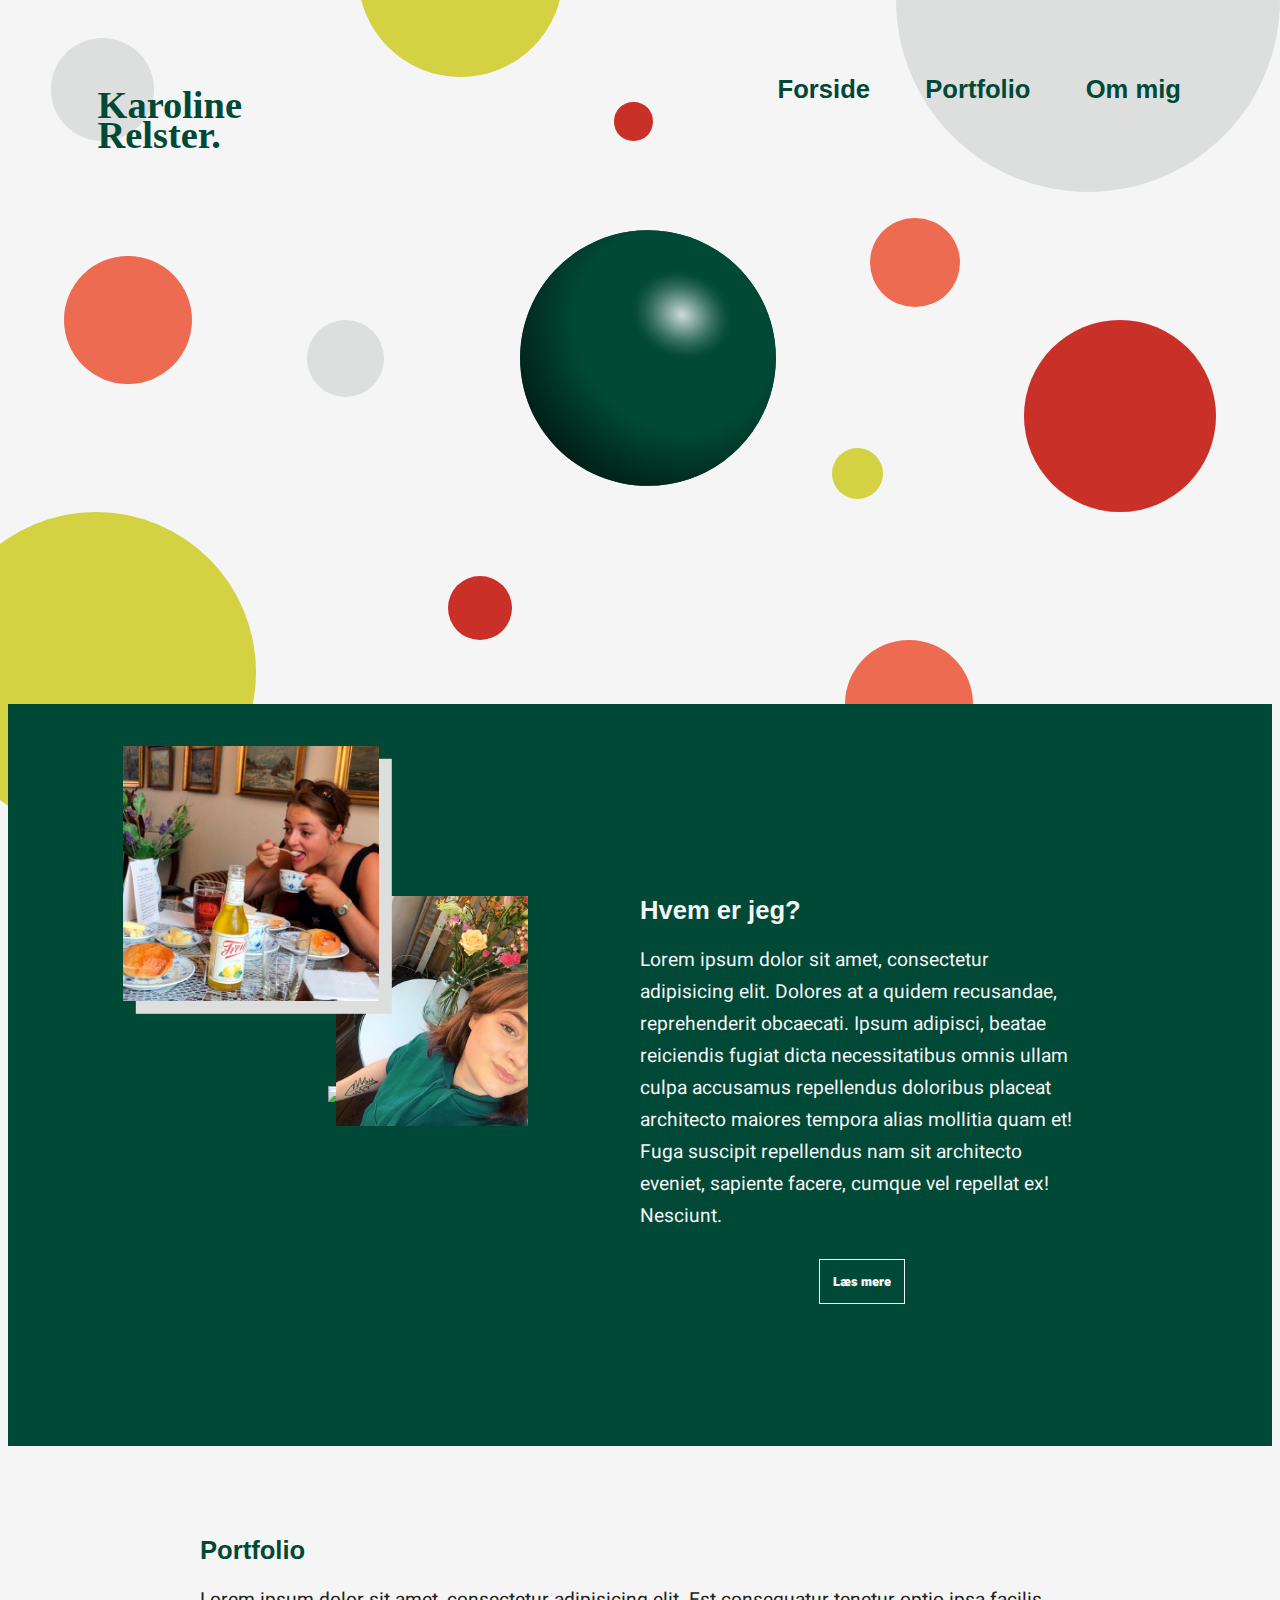
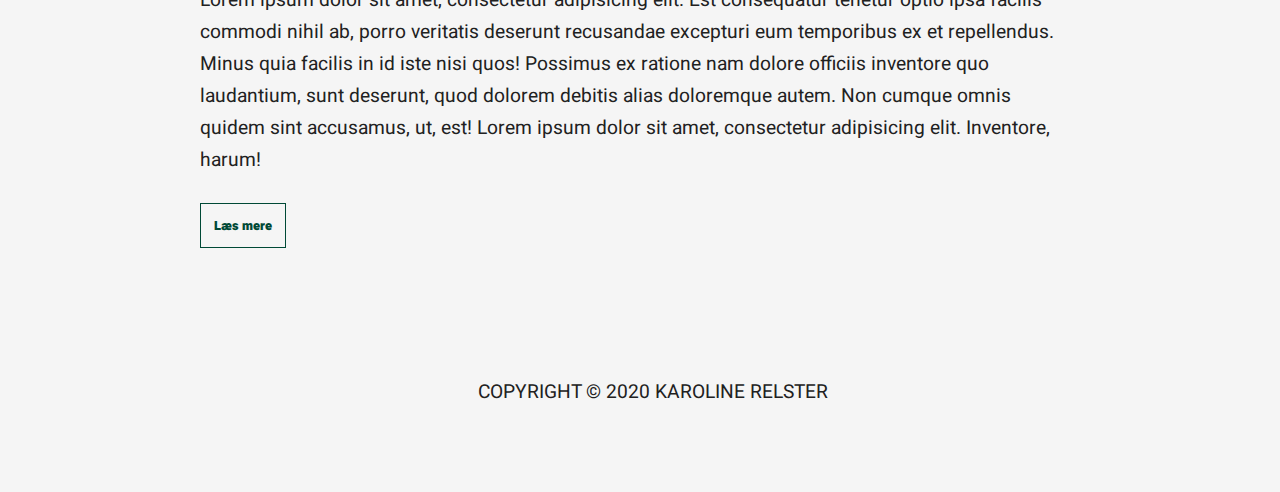
==== commit d4af465f: "billeder af mig" ====
--- a/index.html
+++ b/index.html
@@ -91,7 +91,11 @@
             <div class="section_wrapper">
 
                 <div class="col">
-
+                    <div id="billederafmig">
+                        <img id="karo1" src="ommig_img/karo3.png" alt="karoline">
+                        <img id="karo2" src="ommig_img/karo2.png" alt="karoline1">
+                        <img id="karo3" src="ommig_img/karo1.png" alt="karoline2">
+                    </div>
 
                 </div>
                 <div class="col1">
--- a/styles/stylesheet.css
+++ b/styles/stylesheet.css
@@ -56,6 +56,12 @@
     color: #004936;
 }
 
+@media only screen and (max-width: 800px) {
+    #billederafmig {
+        display: none;
+    }
+}
+
 #theird_section {
     position: relative;
     top: 60vw;
@@ -317,7 +323,6 @@
         background-color: #ED6B50;
         position: absolute;
         left: 5vw;
-        top: vw;
         animation: slide 2s infinite;
 
     }
@@ -461,8 +466,6 @@
         position: relative;
         top: 25vw;
         background-color: #004936;
-        padding: 10vw;
-        display: grid;
         height: 28vw;
     }
 
@@ -502,11 +505,42 @@
         border: 0.1vw solid;
         transition-duration: 0.4s;
         top: -1vw;
-    }
+        left: -1vw;
+    }
+
 
     #second_section button:hover {
-        background-color: hotpink;
+        background-color: whitesmoke;
         border-style: hidden;
+        color: #004936;
+
+    }
+
+    .col #karo1 {
+        position: relative;
+        width: 70%;
+        left: 10vw;
+        top: -2vw;
+        z-index: 0;
+
+    }
+
+    .col #karo2 {
+        position: relative;
+        width: 60%;
+        top: 0vw;
+        left: 5vw;
+
+
+    }
+
+    .col #karo3 {
+        position: relative;
+        width: 80%;
+        left: -6vw;
+        top: -30vw;
+        box-shadow: 1vw 1vw #DDDFDE;
+
 
     }
 
@@ -545,7 +579,6 @@
         font-family: 'Heebo', sans-serif;
         font-weight: 900;
         font-size: 1vw;
-        color: ;
         position: relative;
         border: 0.1vw solid;
         transition-duration: 0.4s;
@@ -592,10 +625,3 @@
         }
     }
 }
-
-
-
-
-
-
-}
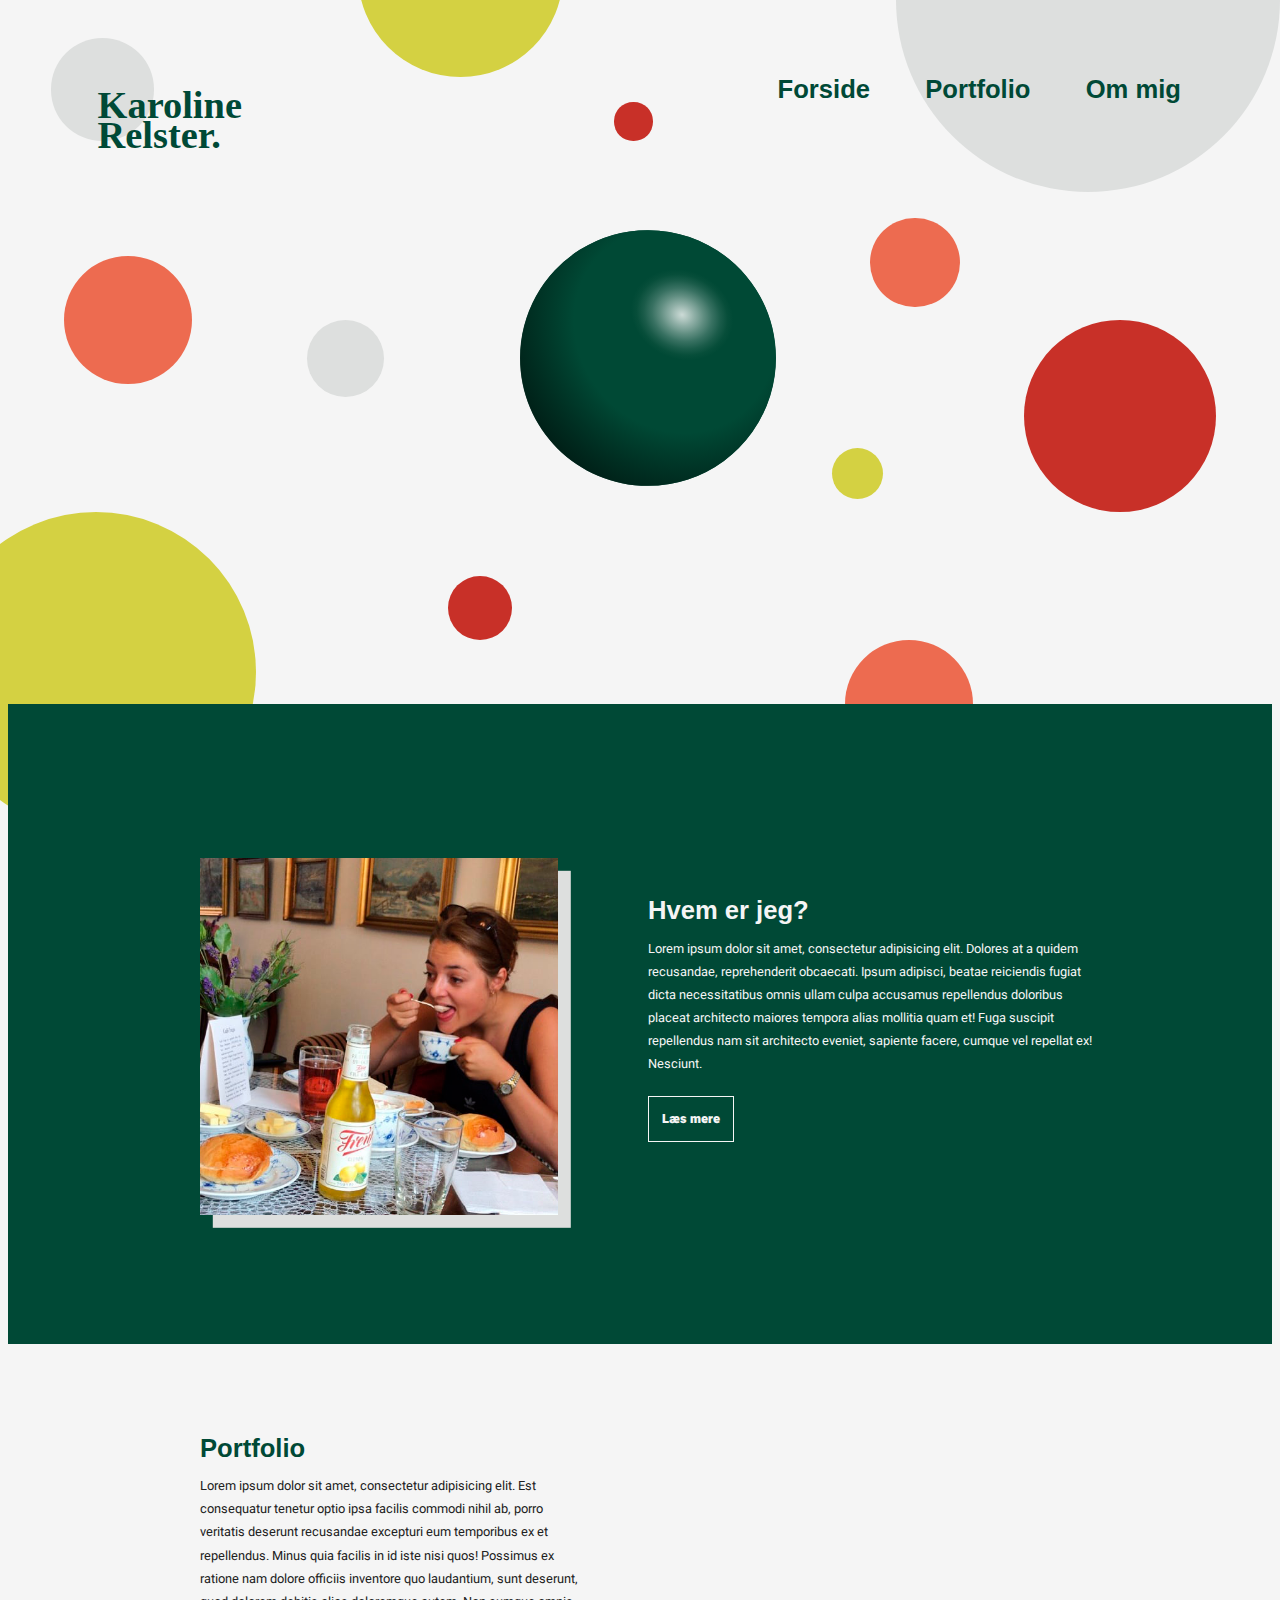
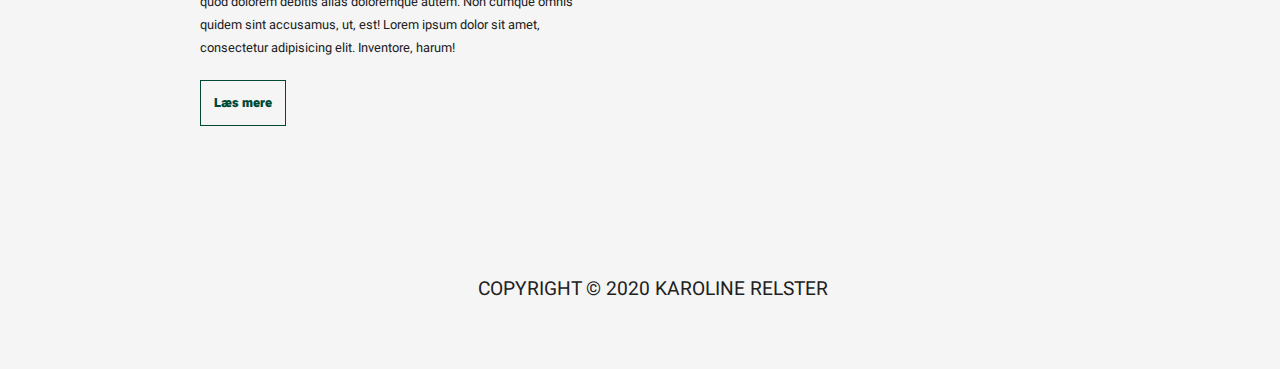
==== commit cb6ae75d: "shit made shit maked up" ====
--- a/index.html
+++ b/index.html
@@ -92,13 +92,11 @@
 
                 <div class="col">
                     <div id="billederafmig">
-                        <img id="karo1" src="ommig_img/karo3.png" alt="karoline">
-                        <img id="karo2" src="ommig_img/karo2.png" alt="karoline1">
                         <img id="karo3" src="ommig_img/karo1.png" alt="karoline2">
                     </div>
 
                 </div>
-                <div class="col1">
+                <div class="col">
 
                     <h2>Hvem er jeg?</h2>
                     <p>Lorem ipsum dolor sit amet, consectetur adipisicing elit. Dolores at a quidem recusandae, reprehenderit obcaecati. Ipsum adipisci, beatae reiciendis fugiat dicta necessitatibus omnis ullam culpa accusamus repellendus doloribus placeat architecto maiores tempora alias mollitia quam et! Fuga suscipit repellendus nam sit architecto eveniet, sapiente facere, cumque vel repellat ex! Nesciunt.</p>
@@ -164,4 +162,6 @@
 <footer>
     <p>
         COPYRIGHT © 2020 KAROLINE RELSTER</p>
-</footer></html>
+</footer>
+
+</html>
--- a/styles/stylesheet.css
+++ b/styles/stylesheet.css
@@ -466,20 +466,20 @@
         position: relative;
         top: 25vw;
         background-color: #004936;
-        height: 28vw;
+        height: 20vw;
     }
 
     #second_section .section_wrapper {
         display: grid;
-        grid-template-columns: 1fr 1fr;
+        grid-template-columns: 5fr 3fr;
     }
 
     #second_section .col {
-        background-image: url(pictures/karoline_relster.jpg);
-        width: 25vw;
-        height: 25vw;
-        border-radius: 50%;
-        background-size: cover;
+        width: 35vw;
+        height: 35vw;
+        left: 0vw;
+        top: -5vw;
+
     }
 
     #second_section h2 {
@@ -489,8 +489,8 @@
 
     #second_section p {
         color: whitesmoke;
-        line-height: 2.5vw;
-        font-size: 1.5vw;
+        line-height: 1.8vw;
+        font-size: 1vw;
     }
 
     #second_section button {
@@ -505,7 +505,7 @@
         border: 0.1vw solid;
         transition-duration: 0.4s;
         top: -1vw;
-        left: -1vw;
+        left: -15vw;
     }
 
 
@@ -516,29 +516,11 @@
 
     }
 
-    .col #karo1 {
-        position: relative;
-        width: 70%;
-        left: 10vw;
-        top: -2vw;
-        z-index: 0;
-
-    }
-
-    .col #karo2 {
-        position: relative;
-        width: 60%;
-        top: 0vw;
-        left: 5vw;
-
-
-    }
-
     .col #karo3 {
         position: relative;
         width: 80%;
-        left: -6vw;
-        top: -30vw;
+        left: 0vw;
+        top: -3vw;
         box-shadow: 1vw 1vw #DDDFDE;
 
 
@@ -548,6 +530,11 @@
         position: relative;
         top: 27vw;
         height: 0vw;
+    }
+
+    #section_wrapper3 {
+        position: relative;
+        left: 20vw;
     }
 
     #portfolio {
@@ -560,13 +547,13 @@
     }
 
     #portfoliotekst {
-        margin-left: 15vw;
-        margin-right: 15vw;
         position: relative;
         top: 5vw;
         padding-bottom: 15vw;
-        line-height: 2.5vw;
-        font-size: 1.5vw;
+        line-height: 1.8vw;
+        font-size: 1vw;
+        width: 30vw;
+
     }
 
     #theird_section .section_wrapper {
